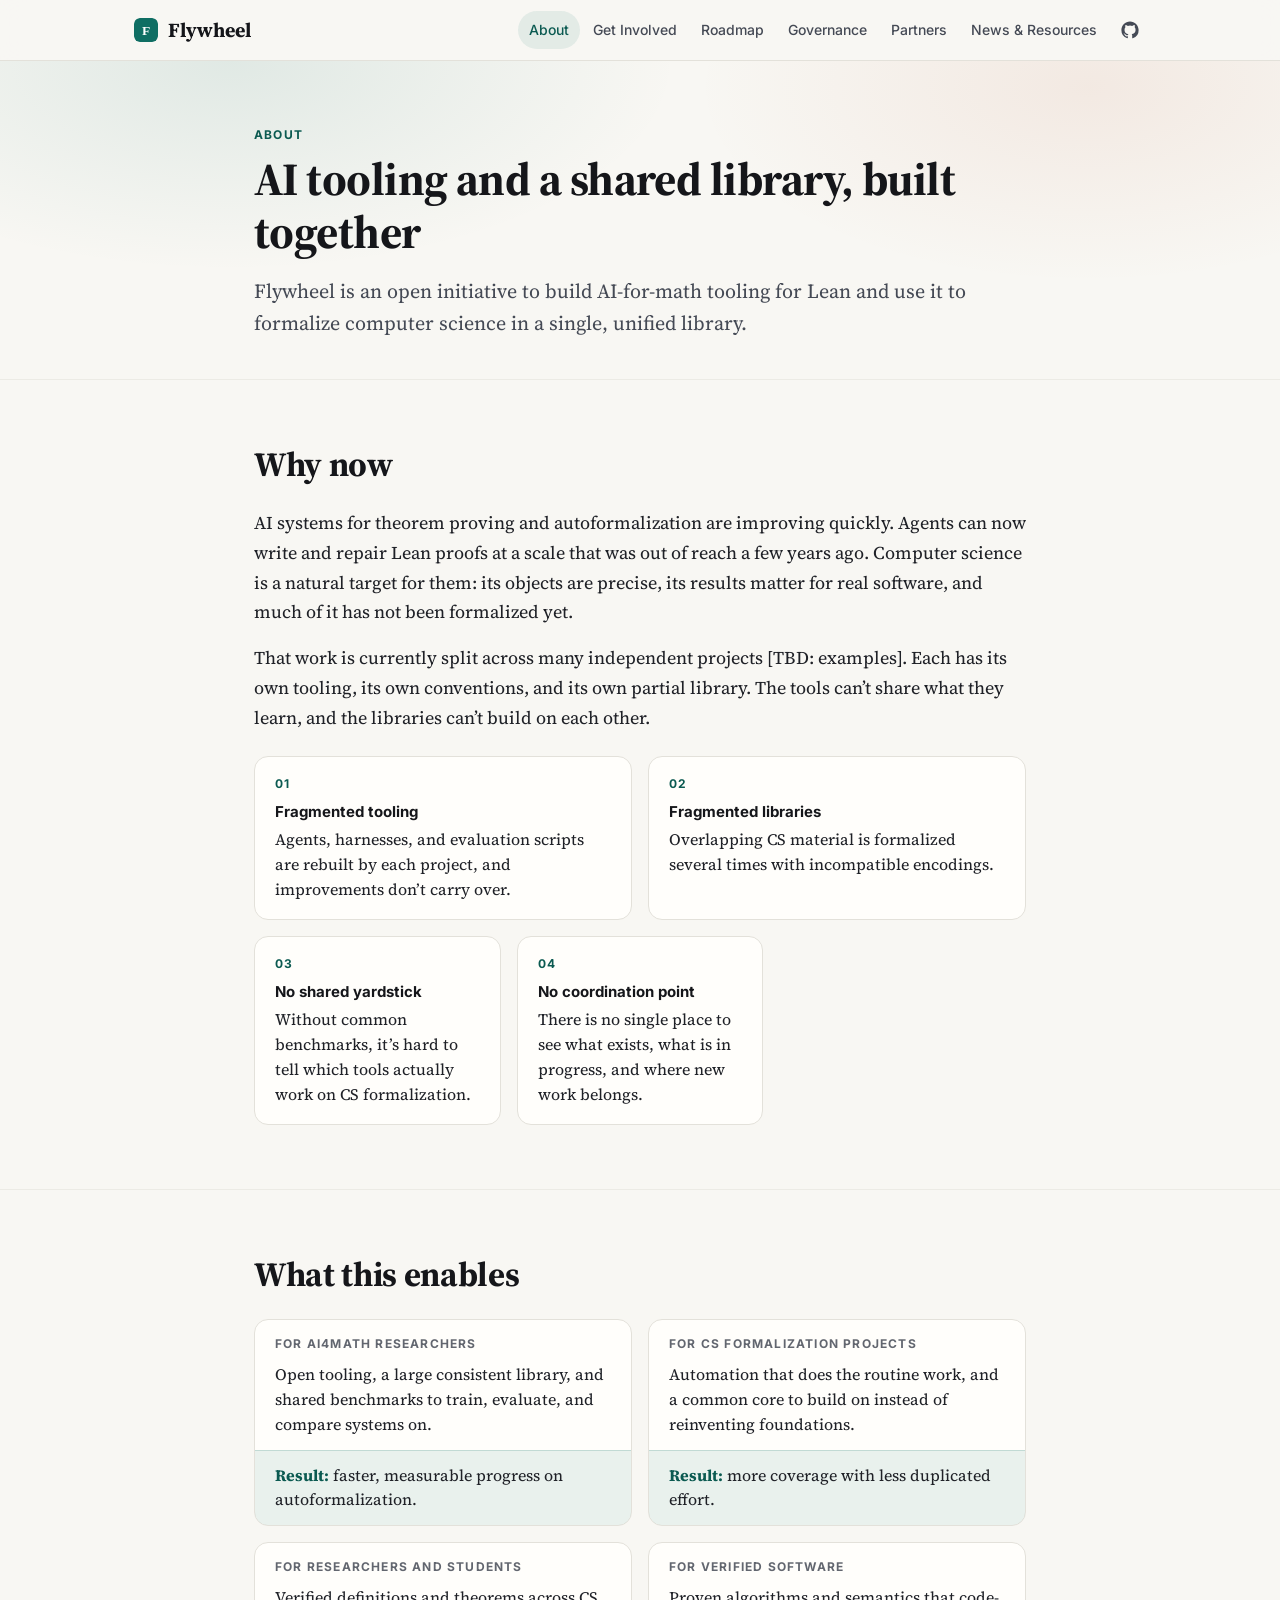
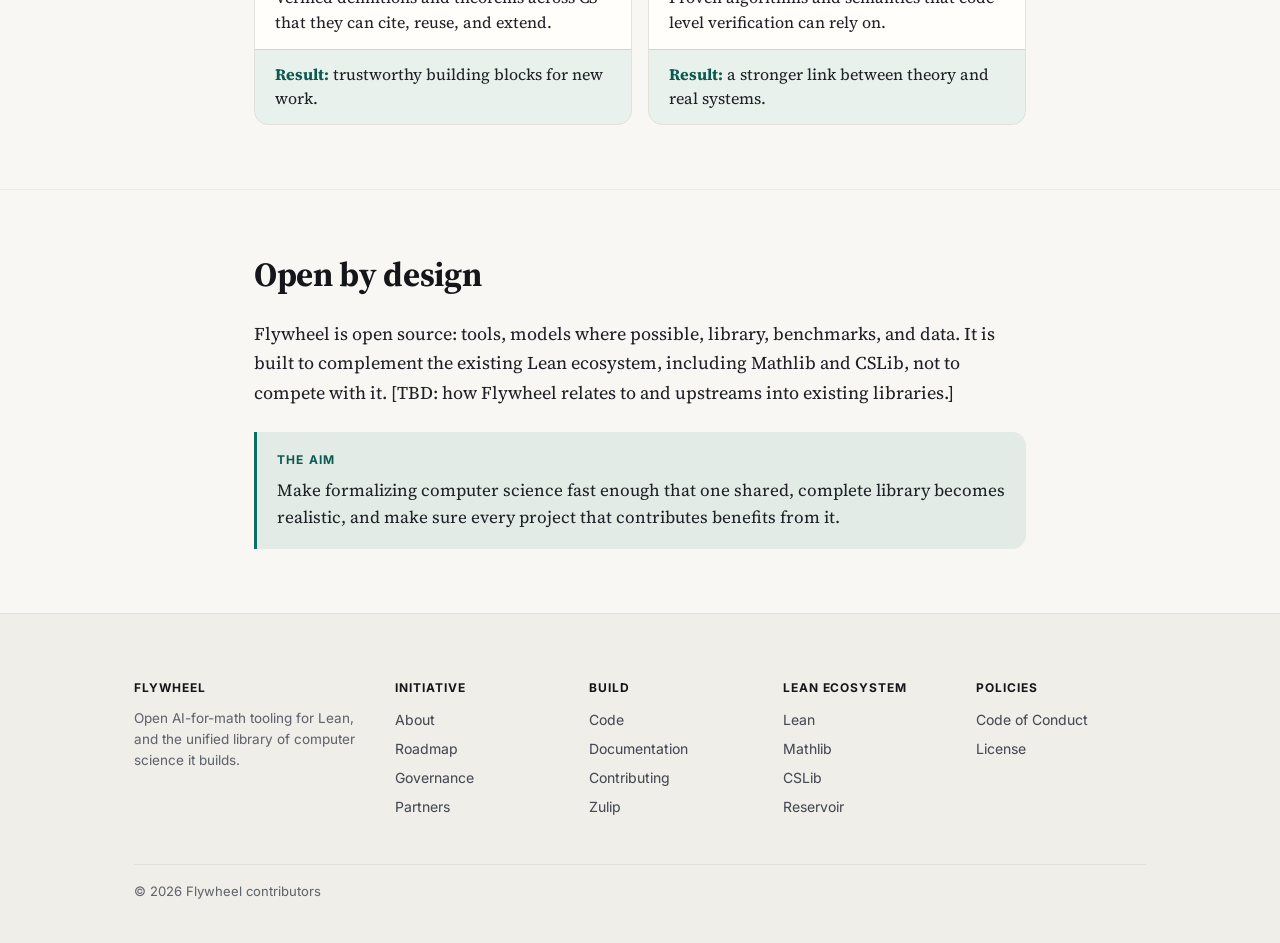
==== about.html @ 798f0392 "Build initial Flywheel site" ====
<!DOCTYPE html>
<html lang="en">
<head>
  <!-- Analytics (optional): paste your own tag here. -->
  <meta charset="utf-8">
  <meta name="viewport" content="width=device-width, initial-scale=1">
  <title>About | Flywheel</title>
  <meta name="description" content="Flywheel builds open AI-for-math tooling for Lean, and uses it to grow one unified, formally verified library of computer science.">
  <meta property="og:type" content="website">
  <meta property="og:title" content="About | Flywheel">
  <meta property="og:description" content="Flywheel builds open AI-for-math tooling for Lean, and uses it to grow one unified, formally verified library of computer science.">
  <meta property="og:image" content="https://example.github.io/flywheel/static/flywheel.svg"><!-- TBD: real URL -->
  <meta name="twitter:card" content="summary_large_image">
  <link rel="icon" href="static/favicon.svg" type="image/svg+xml">
  <link rel="preconnect" href="https://fonts.googleapis.com">
  <link rel="preconnect" href="https://fonts.gstatic.com" crossorigin>
  <link href="https://fonts.googleapis.com/css2?family=Inter:wght@400;500;600;700;800&family=Source+Serif+4:ital,opsz,wght@0,8..60,400..700;1,8..60,400&family=JetBrains+Mono:wght@400;500&display=swap" rel="stylesheet">
  <link rel="stylesheet" href="style.css">
  <noscript><style>.reveal{opacity:1;transform:none}.steps .ctl{display:none}</style></noscript>
</head>
<body>

<!-- Shared header: generated, keep identical across pages. -->
<div class="site-header">
  <div class="wide">
    <a class="mark" href="index.html"><img src="static/favicon.svg" alt="" width="24" height="24">Flywheel</a>
    <nav class="site-nav" aria-label="Site"><a href="about.html" aria-current="page">About</a><a href="contributing.html">Get Involved</a><a href="roadmap.html">Roadmap</a><a href="governance.html">Governance</a><a href="partners.html">Partners</a><a href="resources.html">News &amp; Resources</a><a class="gh" href="#" aria-label="GitHub"><svg viewBox="0 0 24 24" fill="currentColor" aria-hidden="true"><path d="M12 .5C5.65.5.5 5.65.5 12a11.5 11.5 0 0 0 7.86 10.92c.58.1.79-.25.79-.56v-2c-3.2.7-3.87-1.37-3.87-1.37-.52-1.33-1.28-1.69-1.28-1.69-1.05-.72.08-.7.08-.7 1.16.08 1.77 1.19 1.77 1.19 1.03 1.77 2.7 1.26 3.36.96.1-.75.4-1.26.73-1.55-2.55-.29-5.24-1.28-5.24-5.69 0-1.26.45-2.29 1.19-3.1-.12-.29-.52-1.46.11-3.05 0 0 .97-.31 3.17 1.18a11 11 0 0 1 5.77 0c2.2-1.49 3.17-1.18 3.17-1.18.63 1.59.23 2.76.11 3.05.74.81 1.19 1.84 1.19 3.1 0 4.42-2.69 5.39-5.25 5.68.41.36.78 1.06.78 2.14v3.17c0 .31.21.67.8.56A11.5 11.5 0 0 0 23.5 12C23.5 5.65 18.35.5 12 .5z"/></svg></a></nav>
  </div>
</div>

<header class="page-head">
  <div class="wrap">
    <p class="kicker">About</p>
    <h1>AI tooling and a shared library, built together</h1>
    <p class="lead">Flywheel is an open initiative to build AI-for-math tooling for Lean and use it to formalize computer science in a single, unified library.</p>
  </div>
</header>
<section>
  <div class="wrap">
    <h2>Why now</h2>
    <p class="reveal">AI systems for theorem proving and autoformalization are improving quickly. Agents can now write and repair Lean proofs at a scale that was out of reach a few years ago. Computer science is a natural target for them: its objects are precise, its results matter for real software, and much of it has not been formalized yet.</p>
    <p class="reveal">That work is currently split across many independent projects [TBD: examples]. Each has its own tooling, its own conventions, and its own partial library. The tools can&rsquo;t share what they learn, and the libraries can&rsquo;t build on each other.</p>
    <ol class="issues reveal">
      <li><b>Fragmented tooling</b>Agents, harnesses, and evaluation scripts are rebuilt by each project, and improvements don&rsquo;t carry over.</li>
      <li><b>Fragmented libraries</b>Overlapping CS material is formalized several times with incompatible encodings.</li>
      <li><b>No shared yardstick</b>Without common benchmarks, it&rsquo;s hard to tell which tools actually work on CS formalization.</li>
      <li><b>No coordination point</b>There is no single place to see what exists, what is in progress, and where new work belongs.</li>
    </ol>
  </div>
</section>

<section>
  <div class="wrap">
    <h2>What this enables</h2>
    <div class="pairs reveal">
      <div class="pair"><span class="h">For AI4Math researchers</span><p>Open tooling, a large consistent library, and shared benchmarks to train, evaluate, and compare systems on.</p><div class="ans"><b>Result:</b> faster, measurable progress on autoformalization.</div></div>
      <div class="pair"><span class="h">For CS formalization projects</span><p>Automation that does the routine work, and a common core to build on instead of reinventing foundations.</p><div class="ans"><b>Result:</b> more coverage with less duplicated effort.</div></div>
      <div class="pair"><span class="h">For researchers and students</span><p>Verified definitions and theorems across CS that they can cite, reuse, and extend.</p><div class="ans"><b>Result:</b> trustworthy building blocks for new work.</div></div>
      <div class="pair"><span class="h">For verified software</span><p>Proven algorithms and semantics that code-level verification can rely on.</p><div class="ans"><b>Result:</b> a stronger link between theory and real systems.</div></div>
    </div>
  </div>
</section>

<section>
  <div class="wrap">
    <h2>Open by design</h2>
    <p class="reveal">Flywheel is open source: tools, models where possible, library, benchmarks, and data. It is built to complement the existing Lean ecosystem, including Mathlib and CSLib, not to compete with it. [TBD: how Flywheel relates to and upstreams into existing libraries.]</p>
    <div class="callout reveal"><span class="h">The aim</span>Make formalizing computer science fast enough that one shared, complete library becomes realistic, and make sure every project that contributes benefits from it.</div>
  </div>
</section>

<!-- Shared footer: generated, keep identical across pages. -->
<footer class="site-footer">
  <div class="wide">
    <div class="cols">
      <div class="about"><h4>Flywheel</h4><p>Open AI-for-math tooling for Lean, and the unified library of computer science it builds.</p></div>
      <div><h4>Initiative</h4><ul><li><a href="about.html">About</a></li><li><a href="roadmap.html">Roadmap</a></li><li><a href="governance.html">Governance</a></li><li><a href="partners.html">Partners</a></li></ul></div>
      <div><h4>Build</h4><ul><li><a href="#">Code</a></li><li><a href="#">Documentation</a></li><li><a href="contributing.html">Contributing</a></li><li><a href="#">Zulip</a></li></ul></div>
      <div><h4>Lean ecosystem</h4><ul><li><a href="https://lean-lang.org/">Lean</a></li><li><a href="https://leanprover-community.github.io/">Mathlib</a></li><li><a href="https://www.cslib.io/">CSLib</a></li><li><a href="https://reservoir.lean-lang.org/">Reservoir</a></li></ul></div>
      <div><h4>Policies</h4><ul><li><a href="#">Code of Conduct</a></li><li><a href="#">License</a></li></ul></div>
    </div>
    <div class="legal">&copy; 2026 Flywheel contributors</div>
  </div>
</footer>

<div id="tip" role="tooltip" aria-hidden="true"></div>
<script src="app.js" defer></script>
</body>
</html>
---- style.css ----
/* Project page template. One spacing scale, one type scale, one accent; eyebrows and captions each share one rule. */
:root {
  --paper: #f8f7f3; --surface: #fffefb; --surface-2: #f0eee8;
  --ink: #15161a; --body: #1f2127; --ink-2: #454a55; --muted: #62666f; --faint: #9a9ea6;
  --rule: #e3e1da; --rule-soft: #ecebe5;
  --accent: #0f6e63; --accent-ink: #0b5a51; --accent-soft: rgba(15, 110, 99, .09);
  --c1: #737373; --c2: #2a78d6; --c3: #e08a1e; /* series colors */
  --serif: "Source Serif 4", Charter, Georgia, serif;
  --sans: "Inter", -apple-system, BlinkMacSystemFont, "Segoe UI", Helvetica, Arial, sans-serif;
  --mono: "JetBrains Mono", ui-monospace, Menlo, Consolas, monospace;
  --text-w: 820px; --wide-w: 1060px; --hero-w: 900px;
  --s1: 8px; --s2: 16px; --s3: 24px; --s4: 40px; --s5: 64px; --s6: 96px;
  --cap-gap: 12px; --card-pad: 18px 20px; --r-card: 14px; --r-panel: 18px;
  --shadow: 0 1px 2px rgba(20, 20, 10, .04), 0 10px 28px -14px rgba(20, 20, 10, .16);
}
* { box-sizing: border-box; }
html { scroll-behavior: smooth; scroll-padding-top: 72px; -webkit-text-size-adjust: 100%; }
body { margin: 0; background: var(--paper); color: var(--body); font-family: var(--serif); font-size: 18px; font-weight: 430; line-height: 1.65; -webkit-font-smoothing: antialiased; text-rendering: optimizeLegibility; }
a { color: var(--accent-ink); text-decoration: none; border-bottom: 1px solid rgba(15, 110, 99, .3); }
a:hover { border-bottom-color: var(--accent); }
b, strong { font-weight: 700; color: var(--ink); }
code, .mono { font-family: var(--mono); font-size: .88em; }
code { background: var(--surface-2); padding: 1px 5px; border-radius: 4px; }
p { margin: 0 0 var(--s2); }
.wrap { max-width: var(--text-w); margin: 0 auto; padding: 0 var(--s3); }
.wide { max-width: var(--wide-w); margin: 0 auto; padding: 0 var(--s3); }
:focus-visible { outline: 2px solid var(--accent); outline-offset: 2px; }

/* the one eyebrow style (small caps label) and the one caption style */
.kicker, .venue, .callout .h, .pair .h, .finding .h, .fighead .fk, .rung .t, thead th, tr.group td, .mode .h, .node .h, .tile .h, .cost3 .h {
  font-family: var(--sans); font-size: 12px; font-weight: 700; letter-spacing: .1em; text-transform: uppercase; }
figcaption, .tnote, .glancecard .caption { font-family: var(--sans); font-size: 14px; line-height: 1.55; color: var(--muted); margin: var(--cap-gap) 0 0; }
figcaption b { color: var(--ink); }

/* ---- nav ---- */
.nav { position: fixed; top: 0; left: 0; right: 0; z-index: 30; background: rgba(248, 247, 243, .88); backdrop-filter: blur(12px) saturate(160%); -webkit-backdrop-filter: blur(12px) saturate(160%); border-bottom: 1px solid var(--rule); transform: translateY(-100%); transition: transform .3s ease; }
.nav.show { transform: none; }
.nav .wide { display: flex; align-items: center; gap: var(--s3); height: 54px; }
.nav .mark { font-family: var(--serif); font-weight: 700; font-size: 18px; color: var(--ink); border: 0; display: inline-flex; align-items: center; gap: 9px; }
.nav .mark img { width: 20px; height: 20px; border-radius: 5px; }
.nav .links { margin-left: auto; display: flex; gap: 2px; font-family: var(--sans); font-size: 13.5px; font-weight: 500; }
.nav .links a { color: var(--muted); border: 0; padding: 6px 10px; border-radius: 999px; }
.nav .links a:hover, .nav .links a.active { color: var(--ink); background: var(--surface-2); }
.nav .progress { position: absolute; left: 0; bottom: -1px; height: 2px; width: 100%; background: var(--accent); transform-origin: 0 50%; transform: scaleX(0); }
@media (max-width: 900px) { .nav .links { display: none; } }

/* ---- left rail: numbered section links on wide screens, replacing the top bar there ---- */
.rail { position: fixed; left: 30px; top: 50%; z-index: 30; display: none; flex-direction: column; padding: 6px 0; opacity: 0; pointer-events: none; transform: translateY(-50%) translateX(-10px); transition: opacity .32s ease, transform .32s cubic-bezier(.2, .7, .2, 1); }
.rail.show { opacity: 1; pointer-events: auto; transform: translateY(-50%); }
.rail::before { content: ""; position: absolute; left: 0; top: 6px; bottom: 6px; width: 1px; background: var(--rule); }
.rail .rail-marker { position: absolute; left: -1px; top: 0; width: 3px; height: 18px; border-radius: 2px; background: var(--accent); opacity: 0; transition: transform .38s cubic-bezier(.4, 0, .2, 1), opacity .2s; }
.rail.has-current .rail-marker { opacity: 1; }
.rail a { position: relative; display: flex; align-items: baseline; gap: 11px; padding: 7px 4px 7px 20px; border: 0; color: var(--muted); font-family: var(--sans); font-size: 12.5px; font-weight: 500; letter-spacing: .01em; line-height: 1.2; white-space: nowrap; transition: color .15s; }
.rail a .rn { font-family: var(--mono); font-size: 10.5px; letter-spacing: .06em; color: var(--muted); min-width: 18px; transition: color .15s; }
.rail a:hover, .rail a:focus-visible { color: var(--ink); outline: none; }
.rail a.active { color: var(--ink); font-weight: 700; }
.rail a.active .rn, .rail a:hover .rn { color: var(--accent-ink); }
@media (min-width: 1280px) { .rail { display: flex; } .nav { display: none; } }
@media (min-width: 1280px) and (max-width: 1519px) { /* compact rail: numbers only, the label surfaces as a chip on hover */
  .rail a .rl { position: absolute; left: 44px; top: 50%; transform: translateY(-50%) translateX(-6px); background: var(--surface); color: var(--ink); font-weight: 600; padding: 4px 9px; border-radius: 7px; box-shadow: var(--shadow); border: 1px solid var(--rule); opacity: 0; pointer-events: none; transition: opacity .16s ease, transform .16s ease; }
  .rail a:hover .rl, .rail a:focus-visible .rl { opacity: 1; transform: translateY(-50%); }
}

/* ---- hero ---- */
header { position: relative; padding: var(--s6) 0 var(--s5); text-align: center; }
header::before { content: ""; position: absolute; inset: 0 0 auto 0; height: 520px; z-index: -1; background: radial-gradient(640px 300px at 18% 0%, rgba(15, 110, 99, .10), transparent 70%), radial-gradient(560px 280px at 85% 5%, rgba(180, 70, 28, .08), transparent 70%); }
.venue { color: var(--muted); }
h1 { font-family: var(--serif); font-weight: 700; font-size: clamp(30px, 4.6vw, 46px); line-height: 1.15; letter-spacing: -.012em; color: var(--ink); margin: var(--s2) auto var(--s3); max-width: var(--hero-w); }
h1 .brand { color: var(--accent-ink); }
.authors { font-family: var(--sans); font-size: 16px; line-height: 1.9; color: var(--ink); margin: 0 auto; max-width: var(--hero-w); }
.authors span { white-space: nowrap; margin: 0 7px; }
.authors a { color: inherit; border-bottom: 1px solid rgba(21, 22, 26, .22); transition: color .15s, border-color .15s; }
.authors a:hover { color: var(--accent-ink); border-bottom-color: var(--accent); }
.authors sup { color: var(--muted); font-size: 11px; margin-left: 1px; }
.affils { font-family: var(--sans); font-size: 14px; color: var(--muted); line-height: 1.8; margin-top: var(--s1); }
.affils span { white-space: nowrap; margin: 0 9px; }
.affils sup { font-size: 10px; margin-right: 2px; }
.notes { font-family: var(--sans); font-size: 12.5px; color: var(--muted); margin-top: var(--s2); line-height: 1.7; }
.notes a { color: var(--muted); border-bottom-color: rgba(98, 102, 111, .3); }
.logos { display: flex; flex-wrap: wrap; justify-content: center; align-items: center; gap: 18px 36px; margin: var(--s3) auto 0; max-width: var(--hero-w); }
.logos img { height: 30px; width: auto; display: block; opacity: .9; }
.logos img.tall { height: 38px; }
.buttons { display: flex; flex-wrap: wrap; justify-content: center; gap: 10px; margin-top: var(--s3); }
.btn { display: inline-flex; align-items: center; gap: 8px; font-family: var(--sans); font-weight: 600; font-size: 14.5px; padding: 10px 18px; border-radius: 999px; background: var(--ink); color: var(--paper); border: 1px solid var(--ink); transition: transform .15s ease, background .15s ease; }
.btn:hover { transform: translateY(-1px); background: #000; }
.btn svg { width: 16px; height: 16px; }
.btn.soon { background: transparent; color: var(--muted); border-color: var(--rule); cursor: default; }
.btn .tag { font-size: 10.5px; font-weight: 700; letter-spacing: .08em; text-transform: uppercase; background: var(--surface-2); color: var(--muted); padding: 2px 7px; border-radius: 999px; }
.tldr { text-align: left; max-width: var(--hero-w); margin: var(--s4) auto 0; background: var(--surface); border: 1px solid var(--rule); border-radius: var(--r-panel); padding: var(--s3) 28px; box-shadow: var(--shadow); }
.tldr .tag { display: block; font-family: var(--serif); font-size: 22px; font-weight: 700; letter-spacing: -.01em; color: var(--ink); margin-bottom: 10px; }
.tldr ul { list-style: none; margin: 0; padding: 0; }
.tldr li { position: relative; padding-left: 20px; margin: 0 0 11px; font-size: 16.5px; line-height: 1.6; }
.tldr li:last-child { margin-bottom: 0; }
.tldr li::before { content: ""; position: absolute; left: 0; top: .66em; width: 7px; height: 7px; border-radius: 50%; background: var(--accent); }
.tldr li ul { margin: 8px 0 2px; }
.tldr li li { font-size: 16px; margin: 0 0 6px; padding-left: 20px; }
.tldr li li::before { width: 5px; height: 5px; top: .72em; background: var(--faint); }
.tldr li li:last-child { margin: 0; }
.glancecard { text-align: left; max-width: var(--hero-w); margin: var(--s3) auto 0; background: var(--surface); border: 1px solid var(--rule); border-radius: var(--r-panel); padding: var(--s3) 28px; box-shadow: var(--shadow); }
.glancewrap { overflow-x: auto; }
.glancecard .glance { width: 100%; height: auto; display: block; font-family: var(--sans); }

/* ---- sections ---- */
section { padding: var(--s5) 0; }
header + section, section + section { border-top: 1px solid var(--rule-soft); }
.kicker { color: var(--accent-ink); margin: 0 0 var(--s1); }
h2 { font-family: var(--serif); font-weight: 700; font-size: clamp(26px, 3.2vw, 34px); line-height: 1.2; letter-spacing: -.01em; color: var(--ink); margin: 0 0 var(--s3); max-width: 760px; }
h3 { font-family: var(--serif); font-weight: 700; font-size: 22px; line-height: 1.3; color: var(--ink); margin: var(--s4) 0 var(--s2); }
h3.tight { margin-top: 0; }
.lead { font-size: 20px; line-height: 1.6; color: var(--ink); }

/* numbered limitation cards */
.issues { counter-reset: n; display: grid; grid-template-columns: repeat(6, 1fr); gap: var(--s2); margin: var(--s3) 0 0; padding: 0; list-style: none; }
/* five cards as 2 + 3: the two uneven ones share the wide first row, the three similar ones the second */
.issues li:nth-child(-n+2) { grid-column: span 3; }
.issues li:nth-child(n+3) { grid-column: span 2; }
@media (max-width: 760px) { .issues { grid-template-columns: 1fr 1fr; } .issues li:nth-child(n) { grid-column: auto; } .issues li:last-child { grid-column: span 2; } }
@media (max-width: 640px) { .issues { grid-template-columns: 1fr; } .issues li:last-child { grid-column: auto; } }
.issues li { counter-increment: n; background: var(--surface); border: 1px solid var(--rule); border-radius: var(--r-card); padding: var(--card-pad); font-size: 16px; line-height: 1.55; position: relative; }
.issues li::before { content: counter(n, decimal-leading-zero); font-family: var(--sans); font-size: 12px; font-weight: 700; letter-spacing: .1em; color: var(--accent-ink); display: block; margin-bottom: 6px; }
.issues li b { display: block; font-family: var(--sans); font-size: 15px; margin-bottom: 4px; }

/* callout, split, props, pairs */
.callout { background: var(--accent-soft); border-left: 3px solid var(--accent); border-radius: 0 var(--r-card) var(--r-card) 0; padding: var(--card-pad); margin: var(--s3) 0 0; font-size: 17px; line-height: 1.6; }
.callout .h { display: block; color: var(--accent-ink); margin-bottom: 8px; }
.split { display: grid; grid-template-columns: minmax(0, 1.15fr) minmax(0, .85fr); gap: var(--s4); align-items: center; margin: var(--s4) 0 0; }
.split.flip { grid-template-columns: minmax(0, .85fr) minmax(0, 1.15fr); }
.split figure { margin: 0; }
.split .kicker { margin-bottom: var(--s1); }
.props, .node ul { margin: 0; padding: 0; list-style: none; }
.props li, .node li { position: relative; padding-left: 20px; margin: 0 0 10px; font-size: 16px; line-height: 1.58; }
.props li::before, .node li::before { content: ""; position: absolute; left: 0; top: .66em; width: 7px; height: 7px; border-radius: 50%; background: var(--accent); }
.props li b { color: var(--ink); }
.pairs { display: grid; grid-template-columns: 1fr 1fr; gap: var(--s2); margin: var(--s3) 0 0; }
.pair { background: var(--surface); border: 1px solid var(--rule); border-radius: var(--r-card); overflow: hidden; display: flex; flex-direction: column; }
.pair .h { display: block; color: var(--muted); padding: 14px 20px 0; }
.pair p { padding: 8px 20px 14px; margin: 0; font-size: 16px; line-height: 1.55; flex: 1; }
.pair .ans { background: var(--accent-soft); border-top: 1px solid rgba(15, 110, 99, .18); padding: 12px 20px 14px; font-size: 16px; line-height: 1.5; }
.pair .ans b { color: var(--accent-ink); }

/* figures */
figure { margin: var(--s3) 0 0; }
figure img { width: 100%; height: auto; display: block; }
figure.framed img { background: #fff; border: 1px solid var(--rule); border-radius: var(--r-card); padding: 14px; }
.fighead { display: flex; flex-direction: column; gap: 3px; margin: 0 0 var(--cap-gap); text-align: left; }
.fighead .fk { color: var(--accent-ink); }
.fighead .fk.fk-big { font-family: var(--serif); font-size: 22px; font-weight: 700; letter-spacing: -.01em; text-transform: none; color: var(--ink); }
.fighead .ft { font-family: var(--sans); font-size: 15.5px; font-weight: 600; color: var(--ink); line-height: 1.4; }
.fighead.wideh { margin: var(--s3) 0 var(--cap-gap); }

/* spotlight walkthrough over the paper's Fig. 1 */
.pipe { background: var(--surface); border: 1px solid var(--rule); border-radius: var(--r-panel); box-shadow: var(--shadow); padding: var(--s3); margin: 0; display: grid; grid-template-columns: minmax(0, 1.5fr) minmax(0, 1fr); gap: var(--s3); align-items: start; }
.walk { position: relative; overflow: hidden; border-radius: var(--r-card); background: #fff; border: 1px solid var(--rule); }
.walk img { display: block; width: 100%; height: auto; }
.walk .spot { position: absolute; left: .6%; top: 6.6%; width: 17.8%; height: 41.2%; border: 2px solid var(--accent); border-radius: 10px; box-shadow: 0 0 0 200vmax rgba(248, 247, 243, .62); transition: left .55s ease, top .55s ease, width .55s ease, height .55s ease; pointer-events: none; }
.steps { list-style: none; margin: 0; padding: 0; font-family: var(--sans); }
.steps li { padding: 10px 12px 10px 40px; border-radius: 10px; position: relative; cursor: pointer; font-size: 14.5px; line-height: 1.45; color: var(--ink-2); transition: background .25s, color .25s; }
.steps li::before { content: attr(data-n); position: absolute; left: 12px; top: 11px; font-size: 11px; font-weight: 700; color: var(--muted); letter-spacing: .06em; }
.steps li b { display: block; color: var(--ink); font-weight: 600; font-size: 15px; margin-bottom: 1px; }
.steps li.on { background: var(--accent-soft); color: var(--body); }
.steps li.on::before { color: var(--accent-ink); }
.steps li:focus-visible { outline: 2px solid var(--accent); outline-offset: -2px; }
.steps .ctl { display: flex; gap: 8px; align-items: center; padding: 10px 12px 0; font-size: 12.5px; color: var(--muted); cursor: default; }
.steps .ctl button { font: inherit; font-weight: 600; color: var(--muted); background: var(--surface-2); border: 1px solid var(--rule); border-radius: 999px; padding: 4px 12px; cursor: pointer; }
.steps .ctl button:hover { color: var(--ink); }

/* tiles, stages */
.tiles { display: grid; gap: var(--s2); margin: var(--s3) 0 0; }
.tiles.four { grid-template-columns: repeat(4, 1fr); }
.tile { background: var(--surface); border: 1px solid var(--rule); border-radius: var(--r-card); padding: var(--card-pad); font-size: 16px; line-height: 1.55; }
.tile .h { display: block; color: var(--accent-ink); margin-bottom: 8px; }
.tile .cert { display: block; font-family: var(--sans); font-size: 13px; color: var(--muted); border-top: 1px solid var(--rule-soft); margin-top: 10px; padding-top: 8px; line-height: 1.5; }
.stages { counter-reset: s; list-style: none; margin: var(--s3) 0 0; padding: 0; display: grid; grid-template-columns: repeat(4, 1fr); gap: var(--s2); }
.stages li { counter-increment: s; background: var(--surface); border: 1px solid var(--rule); border-radius: var(--r-card); padding: var(--card-pad); font-size: 16px; line-height: 1.5; }
.stages li::before { content: counter(s); display: inline-grid; place-items: center; width: 24px; height: 24px; border-radius: 50%; background: var(--ink); color: var(--paper); font-family: var(--sans); font-size: 12px; font-weight: 700; margin-bottom: 10px; }
.stages li b { display: block; font-family: var(--sans); font-size: 15px; margin-bottom: 4px; }

/* tables */
.tablewrap { overflow-x: auto; margin: var(--s3) 0 0; border: 1px solid var(--rule); border-radius: var(--r-card); background: var(--surface); }
table { border-collapse: collapse; width: 100%; font-family: var(--sans); font-size: 14px; font-variant-numeric: tabular-nums; }
th, td { padding: 9px 14px; text-align: left; border-top: 1px solid var(--rule-soft); vertical-align: top; }
thead th { border-top: 0; background: var(--surface-2); color: var(--muted); }
thead th small { display: block; font-weight: 500; letter-spacing: 0; text-transform: none; font-size: 12px; margin-top: 2px; }
th.num, td.num { text-align: right; }
td.num { white-space: nowrap; }
tr.group td { background: var(--surface-2); color: var(--muted); padding-top: 7px; padding-bottom: 7px; }
td.sub { padding-left: 30px; color: var(--muted); }
td.best { font-weight: 700; color: var(--ink); }
tr.ours td { background: var(--accent-soft); }
tr.ours td:first-child { font-weight: 700; color: var(--accent-ink); }
tr.ours td.sub { color: var(--accent-ink); font-weight: 500; }
tr.total td { font-weight: 700; color: var(--ink); border-top: 2px solid var(--rule); }

/* ---- full results table: quiet rules, one accent, numbers lead ---- */
.tablewrap.full table { font-size: 12.5px; }
.tablewrap.full th, .tablewrap.full td { padding: 3px 5px; line-height: 1.45; border-top: 0; border-bottom: 1px solid var(--rule-soft); vertical-align: middle; white-space: nowrap; }
.tablewrap.full th.sys, .tablewrap.full td:first-child { padding-left: 16px; min-width: 360px; color: var(--ink); }
.tablewrap.full th:last-child, .tablewrap.full td:last-child { padding-right: 16px; }
.tablewrap.full thead th { background: var(--surface); color: var(--ink); text-transform: none; letter-spacing: 0; font-weight: 600; font-size: 12.5px; }
.tablewrap.full thead tr:first-child th { text-align: center; padding-top: 10px; padding-bottom: 1px; border-bottom: 0; vertical-align: bottom; }
.tablewrap.full thead th.sys { text-align: left; }
.tablewrap.full th.grp { white-space: normal; line-height: 1.25; }
.tablewrap.full th.num, .tablewrap.full td.num { width: 48px; }
.tablewrap.full th.grp small { display: block; font-weight: 500; color: var(--muted); font-size: 11.5px; margin-top: 2px; }
.tablewrap.full th.grp.ov { font-weight: 700; }
.tablewrap.full thead tr:last-child th { font-size: 11px; font-weight: 600; letter-spacing: .04em; text-transform: uppercase; color: var(--muted); padding-top: 2px; padding-bottom: 7px; border-bottom: 1px solid var(--rule); white-space: normal; line-height: 1.2; vertical-align: bottom; }
@media (max-width: 1100px) { .tablewrap.full table { font-size: 11.5px; } .tablewrap.full th.sys, .tablewrap.full td:first-child { min-width: 300px; } .tablewrap.full td:first-child { white-space: normal; } }
.tablewrap.full .g0 { border-left: 1px solid #cfcdc5; }
.tablewrap.full thead tr:first-child th.grp { border-left: 1px solid #cfcdc5; }
.tablewrap.full tr.group td, .tablewrap.full tr.subhead td { border-left: 0; }
.tablewrap.full th.ov, .tablewrap.full td.ov { background: rgba(21, 22, 26, .03); }
.tablewrap.full td.num { color: var(--ink-2); }
.tablewrap.full td.num.ov { color: var(--ink); font-weight: 500; }
.tablewrap.full td.best { font-weight: 700; color: var(--ink); }
.tablewrap.full td.second { text-decoration: underline; text-decoration-color: var(--faint); text-decoration-thickness: 1px; text-underline-offset: 3px; }
.tablewrap.full tr.group td { background: var(--surface-2); border-top: 1px solid var(--rule); border-bottom: 1px solid var(--rule-soft); padding: 7px 16px; font-size: 11.5px; color: var(--muted); }
.tablewrap.full tbody tr:first-child td { border-top: 0; }
.tablewrap.full td.sub { padding-left: 30px; color: var(--ink-2); }
.tablewrap.full tr.ours td { background: var(--accent-soft); }
.tablewrap.full tr.ours td.ov { background: rgba(15, 110, 99, .15); }
.tablewrap.full tr.ours td:first-child { color: var(--accent-ink); font-weight: 600; }
.tablewrap.full tr.ours td.sub { font-weight: 500; }
.tablewrap.full tr.subhead td { font-weight: 600; color: var(--accent-ink); text-transform: none; letter-spacing: 0; font-size: 12px; padding: 6px 16px 2px; border-bottom: 0; }
.tablewrap.full tbody tr:not(.group):not(.subhead):hover td { background-color: rgba(21, 22, 26, .035); }
.tablewrap.full tbody tr.ours:not(.subhead):hover td { background-color: rgba(15, 110, 99, .17); }
.tablewrap.full tbody tr:last-child td { border-bottom: 0; }

/* ablation ladder */
.ladder { display: grid; grid-template-columns: repeat(4, 1fr); gap: var(--s2); margin: var(--s3) 0 0; }
.rung { background: var(--surface); border: 1px solid var(--rule); border-radius: var(--r-card); padding: var(--card-pad); }
.rung .t { display: block; color: var(--muted); line-height: 1.35; min-height: 2.7em; }
.rung .k { display: block; font-family: var(--serif); font-size: 30px; font-weight: 700; color: var(--ink); line-height: 1.1; margin-top: 8px; }
.rung .k small { font-family: var(--sans); font-size: 13px; font-weight: 500; color: var(--muted); margin-left: 4px; }
.rung .k2 { display: block; font-family: var(--sans); font-size: 14.5px; color: var(--ink); margin-top: 6px; }
.rung .l { display: block; font-family: var(--sans); font-size: 14px; line-height: 1.5; color: var(--ink-2); margin-top: 6px; }
.rung.final { border-color: var(--accent); background: var(--accent-soft); }
.rung.final .k { color: var(--accent-ink); }

/* findings */
.findings { display: grid; grid-template-columns: 1fr 1fr; gap: var(--s2); margin: var(--s4) 0 0; }
.finding { background: var(--surface); border: 1px solid var(--rule); border-radius: var(--r-card); padding: var(--card-pad); }
.finding .h { display: block; color: var(--accent-ink); margin-bottom: 10px; }
.finding ol { margin: 0; padding-left: 22px; font-size: 16px; line-height: 1.55; }
.finding li { margin: 0 0 10px; }
.finding li:last-child { margin: 0; }
.finding li::marker { font-family: var(--sans); font-weight: 700; color: var(--muted); }

/* cost chart */
.chartwrap { background: var(--surface); border: 1px solid var(--rule); border-radius: var(--r-panel); padding: var(--s3) var(--s3) var(--s2); margin: var(--s3) 0 0; display: grid; grid-template-columns: minmax(0, 1.7fr) minmax(0, 1fr); gap: var(--s2) var(--s3); align-items: start; }
.chartwrap .fighead { grid-column: 1 / -1; margin-bottom: 0; }
.chartcol { min-width: 0; overflow-x: auto; }
.chartwrap .steps { padding-top: 2px; }
.chartwrap .keys { border-top: 1px solid var(--rule-soft); margin-top: 12px; padding-top: 10px; }
.chartcol .key { justify-content: flex-start; flex-wrap: nowrap; font-size: 13px; gap: 6px 12px; margin: 4px 0 0; }
.chartcol .key span { white-space: nowrap; }
.chartcol .key .kl { min-width: 114px; }
.chartcol .key svg { width: 17px; height: 17px; }
@media (max-width: 1000px) { .chartcol .key { flex-wrap: wrap; } }
.chart { display: block; width: 100%; height: auto; }
.chart text { font-family: var(--sans); }
.chart .hit { fill: transparent; cursor: pointer; }
/* staged build-up: marks pop in with a stagger (--d), the lifts and the frontier draw themselves, labels slide in */
.chart .mark { transition: opacity .5s ease var(--d, 0s), transform .5s cubic-bezier(.2, .8, .2, 1.2) var(--d, 0s); transform-box: fill-box; transform-origin: center; }
.chart[data-stage="1"] [data-stage="2"], .chart[data-stage="1"] [data-stage="3"], .chart[data-stage="2"] [data-stage="3"] { opacity: 0; pointer-events: none; transition-delay: 0s; }
.chart[data-stage="1"] .mark[data-stage="2"], .chart[data-stage="1"] .mark[data-stage="3"], .chart[data-stage="2"] .mark[data-stage="3"] { transform: scale(.4); }
.chart .lift { opacity: .5; stroke-dasharray: var(--L); stroke-dashoffset: 0; transition: stroke-dashoffset .7s ease calc(.45s + var(--d, 0s)), opacity .3s; }
.chart:not([data-stage="3"]) .lift { stroke-dashoffset: var(--L); opacity: 0; transition-delay: 0s; }
.chart .front { stroke-dasharray: var(--L); stroke-dashoffset: 0; transition: stroke-dashoffset 1.1s ease .9s; }
.chart:not([data-stage="3"]) .front { stroke-dashoffset: var(--L); transition-delay: 0s; }
.chart .region, .chart .rlab { transition: opacity .7s ease 1.5s; }
.chart:not([data-stage="3"]) .region, .chart:not([data-stage="3"]) .rlab { opacity: 0; transition-delay: 0s; }
.chart .vlab { transition: opacity .45s ease var(--d, 0s), transform .45s ease var(--d, 0s); }
.chart:not([data-stage="3"]) .vlab { opacity: 0; transform: translateX(8px); transition-delay: 0s; }
.chart .ping { opacity: 0; transform-box: fill-box; transform-origin: center; }
.chart[data-stage="3"] .ping { animation: ping 1.1s ease-out calc(.35s + var(--d, 0s)) 1 both; }
@keyframes ping { 0% { opacity: .7; transform: scale(1); } 100% { opacity: 0; transform: scale(2.6); } }
#chartwrap .steps li { overflow: hidden; }
#chartwrap .steps li.on::after { content: ""; position: absolute; left: 0; bottom: 0; height: 2px; width: 0; background: var(--accent); animation: stepbar 3s linear forwards; }
#chartwrap.paused .steps li.on::after { animation-play-state: paused; }
#chartwrap .steps li:last-of-type.on::after { animation: none; }
@keyframes stepbar { to { width: 100%; } }
.chartwrap:has(.key [data-series="1"]:hover) .mark:not([data-series="1"]), .chartwrap:has(.key [data-series="2"]:hover) .mark:not([data-series="2"]), .chartwrap:has(.key [data-series="3"]:hover) .mark:not([data-series="3"]) { opacity: .15; }
.key [data-series] { cursor: default; }
.chart .hit:focus-visible { outline: none; stroke: var(--accent); stroke-width: 2px; }
.chart.dim .mark { opacity: .3; transition: opacity .15s; }
.chart.dim .mark.on { opacity: 1; }
.key { display: flex; flex-wrap: wrap; gap: 6px 18px; justify-content: center; font-family: var(--sans); font-size: 14.5px; color: var(--ink-2); margin: 8px 0 0; }
.key .kl { font-weight: 600; color: var(--ink); }
.key svg { width: 21px; height: 21px; display: block; }
.key span { display: inline-flex; align-items: center; gap: 7px; }
.sw-1 { background: var(--c1); } .sw-2 { background: var(--c2); } .sw-3 { background: var(--c3); } .sw-ink { background: var(--ink); }
#tip { position: fixed; z-index: 50; pointer-events: none; opacity: 0; transform: translate(-50%, -100%); transition: opacity .12s; background: var(--ink); color: var(--paper); font-family: var(--sans); font-size: 13px; line-height: 1.4; padding: 8px 11px; border-radius: 8px; max-width: 300px; }
#tip.on { opacity: 1; }
#tip .v { display: flex; align-items: center; gap: 7px; font-weight: 700; }
#tip .v i { display: inline-block; width: 9px; height: 9px; border-radius: 50%; }
#tip .n, #tip .s { display: block; color: rgba(247, 246, 242, .78); }
.cost3 { display: grid; grid-template-columns: repeat(3, 1fr); gap: var(--s2); margin: var(--s3) 0 0; }
.cost3 .c { background: var(--surface); border: 1px solid var(--rule); border-radius: var(--r-card); padding: var(--card-pad); }
.cost3 .h { display: flex; align-items: center; gap: 8px; color: var(--ink); }
.cost3 .h i { width: 10px; height: 10px; border-radius: 50%; display: inline-block; }
.cost3 .big { display: block; font-family: var(--serif); font-size: 40px; font-weight: 700; line-height: 1.05; color: var(--accent-ink); margin-top: 10px; letter-spacing: -.01em; }
.cost3 .big small { font-size: 18px; margin-left: 2px; }
.cost3 .at { display: block; font-family: var(--sans); font-size: 13.5px; color: var(--muted); margin-top: 2px; }
.cost3 .vs { display: block; font-family: var(--sans); font-size: 14.5px; line-height: 1.5; color: var(--ink-2); border-top: 1px solid var(--rule-soft); margin-top: 12px; padding-top: 10px; }

/* use it: three modes, division of labour, protocol */
.modes { display: grid; grid-template-columns: repeat(3, 1fr); gap: var(--s2); margin: var(--s3) 0 0; }
.mode { background: var(--surface); border: 1px solid var(--rule); border-top: 3px solid var(--c1); border-radius: var(--r-card); padding: var(--card-pad); display: flex; flex-direction: column; }
.mode.c2 { border-top-color: var(--c2); }
.mode.c3 { border-top-color: var(--c3); }
.mode .h { display: block; color: var(--muted); margin-bottom: 8px; }
.mode b { display: block; font-family: var(--serif); font-size: 19px; line-height: 1.3; margin-bottom: 8px; }
.mode p { margin: 0 0 12px; font-size: 16px; line-height: 1.55; flex: 1; }
.mode .stat { display: block; font-family: var(--sans); font-size: 14px; line-height: 1.5; color: var(--ink-2); border-top: 1px solid var(--rule-soft); padding-top: 10px; }
.mode .stat em { font-style: normal; font-family: var(--serif); font-size: 20px; font-weight: 700; color: var(--ink); margin-right: 2px; }
.flow { display: grid; grid-template-columns: minmax(0, 1fr) 210px minmax(0, 1fr); gap: var(--s2); align-items: stretch; }
.node { background: var(--surface); border: 1px solid var(--rule); border-radius: var(--r-card); padding: var(--card-pad); }
.node.accent { border-color: rgba(15, 110, 99, .35); background: linear-gradient(var(--accent-soft), var(--accent-soft)) var(--surface); }
.node .h { display: block; color: var(--muted); margin-bottom: 6px; }
.node.accent .h { color: var(--accent-ink); }
.node b { display: block; font-family: var(--serif); font-size: 19px; line-height: 1.3; margin-bottom: 10px; }
.node li { font-size: 16px; margin: 0 0 7px; }
.node li:last-child { margin: 0; }
.node.plain li::before { background: var(--muted); }
.node .tools { display: block; font-family: var(--sans); font-size: 14px; line-height: 1.5; color: var(--ink-2); border-top: 1px solid var(--rule-soft); margin-top: 12px; padding-top: 10px; }
.node .tools b { display: inline-block; font-size: 11.5px; font-weight: 700; letter-spacing: .08em; text-transform: uppercase; color: var(--muted); margin-right: 8px; }
.node.accent .tools { border-top-color: rgba(15, 110, 99, .2); }
.flownote { font-size: 16.5px; line-height: 1.6; color: var(--ink-2); margin: var(--s2) 0 0; }
.arrows { display: flex; flex-direction: column; justify-content: center; gap: 36px; padding: 0 6px; }
.arrows .a { position: relative; display: block; font-family: var(--sans); font-size: 12.5px; line-height: 1.4; color: var(--muted); text-align: center; padding-top: 16px; }
.arrows .a::before { content: ""; position: absolute; left: 0; right: 0; top: 7px; border-top: 2px solid #b7b4ab; }
.arrows .a::after { content: ""; position: absolute; top: 2px; width: 0; height: 0; border: 6px solid transparent; }
.arrows .fwd::after { right: -2px; border-left: 9px solid #b7b4ab; border-right: 0; }
.arrows .back::after { left: -2px; border-right: 9px solid #b7b4ab; border-left: 0; }

/* bibtex, footer */
.cite { font-size: 17.5px; line-height: 1.6; color: var(--ink-2); margin: 0 0 var(--s2); }
.bibwrap { position: relative; margin: 0; }
pre.bibtex { background: var(--surface); border: 1px solid var(--rule); border-radius: var(--r-card); padding: var(--s3); margin: 0; overflow-x: auto; font-family: var(--mono); font-size: 13.5px; line-height: 1.55; color: var(--body); }
.copybtn { position: absolute; top: 12px; right: 12px; font: 600 12.5px var(--sans); color: var(--muted); background: var(--surface-2); border: 1px solid var(--rule); border-radius: 999px; padding: 5px 12px; cursor: pointer; }
.copybtn:hover { color: var(--ink); }
footer { padding: var(--s4) 0 var(--s5); text-align: center; font-family: var(--sans); font-size: 13.5px; color: var(--muted); border-top: 1px solid var(--rule-soft); }
footer a { color: var(--muted); border-bottom-color: rgba(98, 102, 111, .3); }

/* motion */
.reveal { opacity: 0; transform: translateY(14px); transition: opacity .6s ease, transform .6s ease; }
.reveal.in { opacity: 1; transform: none; }
@media (prefers-reduced-motion: reduce) { .reveal { opacity: 1; transform: none; transition: none; } .walk .spot, .nav, .rail, .rail .rail-marker, .btn, .chart .mark, .chart .lift, .chart .front, .chart .region, .chart .rlab, .chart .vlab { transition: none; } .chart .ping, #chartwrap .steps li.on::after { animation: none; } html { scroll-behavior: auto; } }

/* author/affiliation line breaks only on wide screens */
.a-break { display: inline; }
@media (max-width: 720px) { .a-break { display: none; } }

/* ---- responsive ---- */
@media (max-width: 960px) { .tiles.four { grid-template-columns: 1fr 1fr; } }
@media (max-width: 860px) {
  .split, .split.flip, .pipe, .chartwrap { grid-template-columns: 1fr; }
  .ladder, .stages { grid-template-columns: 1fr 1fr; }
  .modes { grid-template-columns: 1fr; }
  .flow { grid-template-columns: 1fr; }
  .arrows { flex-direction: row; justify-content: space-around; gap: var(--s3); padding: 0; }
  .arrows .a { padding-top: 0; }
  .arrows .a::before, .arrows .a::after { display: none; }
}
@media (max-width: 760px) { .pairs, .findings, .cost3 { grid-template-columns: 1fr; } }
@media (max-width: 640px) { .glancecard .glance { min-width: 760px; } .chartwrap .chart { min-width: 600px; } .tiles.four { grid-template-columns: 1fr; } .ladder, .stages { grid-template-columns: 1fr; } }

/* ===== multi-page site chrome ===== */
.site-header { position: sticky; top: 0; z-index: 40; background: rgba(248, 247, 243, .9); backdrop-filter: blur(12px) saturate(160%); -webkit-backdrop-filter: blur(12px) saturate(160%); border-bottom: 1px solid var(--rule); }
.site-header .wide { display: flex; align-items: center; gap: var(--s3); height: 60px; }
.site-header .mark { font-family: var(--serif); font-weight: 700; font-size: 20px; color: var(--ink); border: 0; display: inline-flex; align-items: center; gap: 10px; white-space: nowrap; }
.site-header .mark img { width: 24px; height: 24px; border-radius: 6px; }
.site-nav { margin-left: auto; display: flex; align-items: center; gap: 2px; font-family: var(--sans); font-size: 14px; font-weight: 500; overflow-x: auto; scrollbar-width: none; }
.site-nav::-webkit-scrollbar { display: none; }
.site-nav a { color: var(--ink-2); border: 0; padding: 7px 11px; border-radius: 999px; white-space: nowrap; }
.site-nav a:hover { color: var(--ink); background: var(--surface-2); }
.site-nav a[aria-current="page"] { color: var(--accent-ink); background: var(--accent-soft); }
.site-nav .gh { display: inline-flex; padding: 7px; margin-left: 4px; }
.site-nav .gh svg { width: 18px; height: 18px; }
@media (max-width: 760px) { .site-header .wide { flex-direction: column; align-items: flex-start; height: auto; gap: 4px; padding-top: 10px; padding-bottom: 8px; } .site-nav { margin-left: -11px; max-width: calc(100% + 11px); } }

/* home hero */
.hero { text-align: left; padding: var(--s6) 0 var(--s5); }
.hero h1 { margin-left: 0; text-align: left; }
.hero .lead { max-width: 760px; }
.hero .buttons { justify-content: flex-start; }

/* subpage title block */
.page-head { text-align: left; padding: var(--s5) 0 var(--s4); }
.page-head h1 { margin: var(--s1) 0 var(--s2); text-align: left; }
.page-head .lead { margin: 0; max-width: 760px; color: var(--ink-2); }

/* home feature grid */
.features { display: grid; grid-template-columns: repeat(4, 1fr); gap: var(--s2); }
.feature { background: var(--surface); border: 1px solid var(--rule); border-radius: var(--r-card); padding: var(--card-pad); }
.feature .ic { display: inline-flex; width: 36px; height: 36px; border-radius: 10px; align-items: center; justify-content: center; background: var(--accent-soft); color: var(--accent-ink); margin-bottom: 12px; }
.feature .ic svg { width: 19px; height: 19px; }
.feature b { display: block; font-family: var(--serif); font-size: 18px; line-height: 1.3; margin-bottom: 6px; }
.feature p { margin: 0; font-family: var(--sans); font-size: 14.5px; line-height: 1.55; color: var(--ink-2); }
@media (max-width: 960px) { .features { grid-template-columns: 1fr 1fr; } }
@media (max-width: 560px) { .features { grid-template-columns: 1fr; } }

/* partner logo slots */
.partners { display: grid; grid-template-columns: repeat(auto-fill, minmax(170px, 1fr)); gap: var(--s2); margin-top: var(--s3); }
.partners .slot { display: flex; align-items: center; justify-content: center; height: 84px; border: 1px dashed var(--rule); border-radius: var(--r-card); font-family: var(--sans); font-size: 13px; color: var(--faint); background: var(--surface); }
.partners img { max-height: 44px; max-width: 80%; }

/* people cards */
.people { display: grid; grid-template-columns: repeat(auto-fill, minmax(200px, 1fr)); gap: var(--s2); margin-top: var(--s2); }
.person { background: var(--surface); border: 1px solid var(--rule); border-radius: var(--r-card); padding: 16px; display: flex; gap: 12px; align-items: center; }
.person .av { flex: none; width: 48px; height: 48px; border-radius: 50%; background: var(--surface-2); display: flex; align-items: center; justify-content: center; font-family: var(--sans); font-weight: 700; color: var(--faint); }
.person .av img { width: 100%; height: 100%; border-radius: 50%; object-fit: cover; }
.person b { display: block; font-family: var(--sans); font-size: 15px; line-height: 1.3; }
.person span { display: block; font-family: var(--sans); font-size: 13px; line-height: 1.4; color: var(--muted); }

/* plain resource list */
.reslist { list-style: none; padding: 0; margin: var(--s2) 0 0; }
.reslist li { padding: 14px 0; border-top: 1px solid var(--rule-soft); }
.reslist li:last-child { border-bottom: 1px solid var(--rule-soft); }
.reslist b { display: block; }
.reslist span { display: block; font-family: var(--sans); font-size: 14px; color: var(--muted); }

/* footer with link groups */
.site-footer { border-top: 1px solid var(--rule); background: var(--surface-2); padding: var(--s5) 0 var(--s4); font-family: var(--sans); font-size: 14px; }
.site-footer .cols { display: grid; grid-template-columns: 1.4fr repeat(4, 1fr); gap: var(--s3); }
.site-footer h4 { margin: 0 0 10px; font-size: 12px; letter-spacing: .08em; text-transform: uppercase; color: var(--ink); }
.site-footer ul { list-style: none; margin: 0; padding: 0; }
.site-footer li { margin: 0 0 6px; }
.site-footer a { color: var(--ink-2); border: 0; }
.site-footer a:hover { color: var(--accent-ink); }
.site-footer .about p { color: var(--muted); font-size: 13.5px; line-height: 1.55; max-width: 260px; }
.site-footer .legal { margin-top: var(--s4); padding-top: var(--s2); border-top: 1px solid var(--rule); color: var(--muted); font-size: 13px; }
@media (max-width: 860px) { .site-footer .cols { grid-template-columns: 1fr 1fr; } .site-footer .about { grid-column: 1 / -1; } }
.site-footer { text-align: left; }
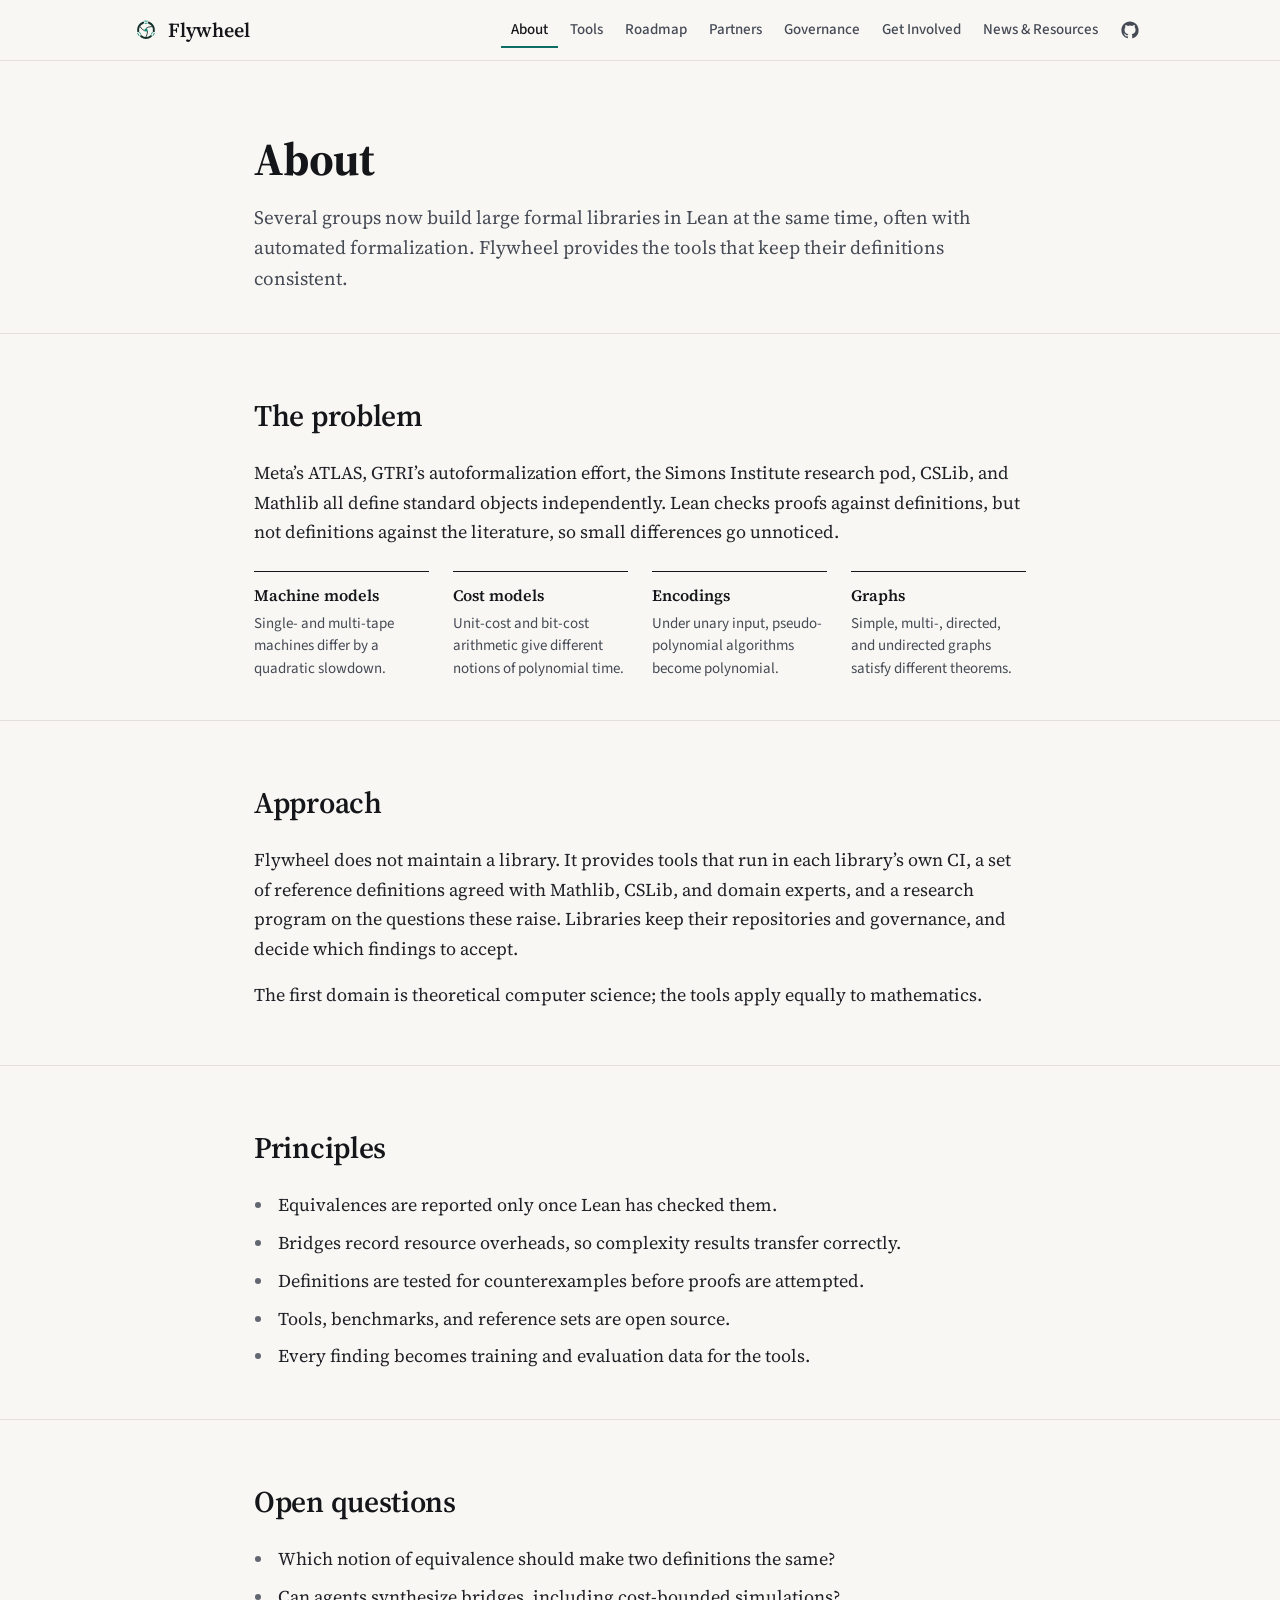
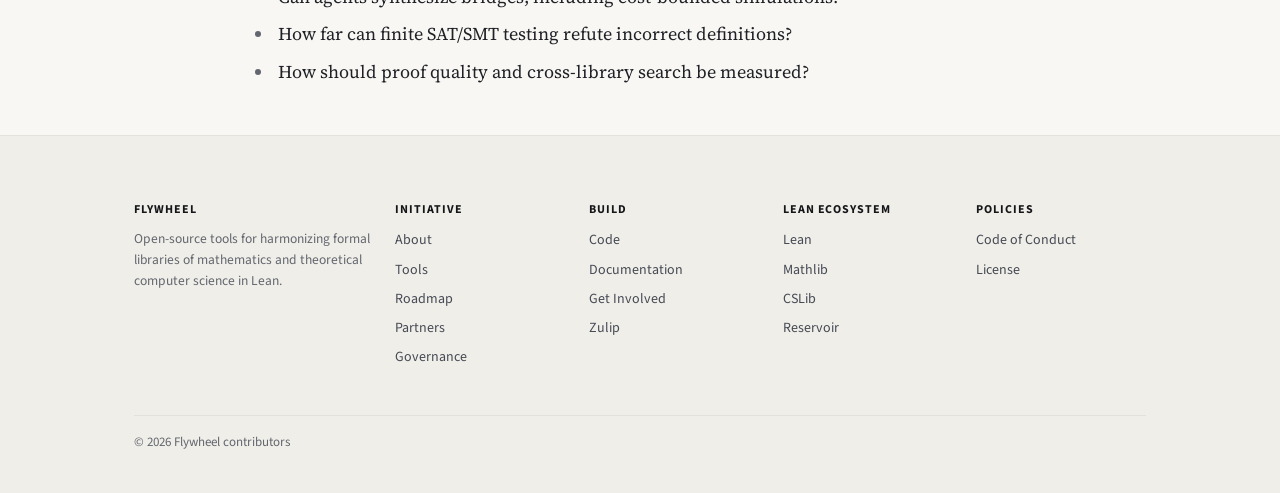
==== commit b27494f3: "Rebuild Flywheel site around harmonization tools" ====
--- a/about.html
+++ b/about.html
@@ -5,77 +5,85 @@
   <meta charset="utf-8">
   <meta name="viewport" content="width=device-width, initial-scale=1">
   <title>About | Flywheel</title>
-  <meta name="description" content="Flywheel builds open AI-for-math tooling for Lean, and uses it to grow one unified, formally verified library of computer science.">
+  <meta name="description" content="Flywheel is an open-source toolchain that helps formal libraries of mathematics and theoretical computer science in Lean agree with each other.">
   <meta property="og:type" content="website">
   <meta property="og:title" content="About | Flywheel">
-  <meta property="og:description" content="Flywheel builds open AI-for-math tooling for Lean, and uses it to grow one unified, formally verified library of computer science.">
-  <meta property="og:image" content="https://example.github.io/flywheel/static/flywheel.svg"><!-- TBD: real URL -->
+  <meta property="og:description" content="Flywheel is an open-source toolchain that helps formal libraries of mathematics and theoretical computer science in Lean agree with each other.">
+  <meta property="og:image" content="https://example.github.io/flywheel/static/logo.svg"><!-- TBD: real URL; social previews need a PNG -->
   <meta name="twitter:card" content="summary_large_image">
   <link rel="icon" href="static/favicon.svg" type="image/svg+xml">
   <link rel="preconnect" href="https://fonts.googleapis.com">
   <link rel="preconnect" href="https://fonts.gstatic.com" crossorigin>
-  <link href="https://fonts.googleapis.com/css2?family=Inter:wght@400;500;600;700;800&family=Source+Serif+4:ital,opsz,wght@0,8..60,400..700;1,8..60,400&family=JetBrains+Mono:wght@400;500&display=swap" rel="stylesheet">
-  <link rel="stylesheet" href="style.css">
+  <link href="https://fonts.googleapis.com/css2?family=Source+Sans+3:wght@400;600;700&family=Source+Serif+4:ital,opsz,wght@0,8..60,400..700;1,8..60,400&family=Source+Code+Pro:wght@400;500&display=swap" rel="stylesheet">
+  <link rel="stylesheet" href="style.css?v=41f234de">
   <noscript><style>.reveal{opacity:1;transform:none}.steps .ctl{display:none}</style></noscript>
 </head>
 <body>
 
-<!-- Shared header: generated, keep identical across pages. -->
+<!-- Shared header: keep identical across pages. -->
 <div class="site-header">
   <div class="wide">
-    <a class="mark" href="index.html"><img src="static/favicon.svg" alt="" width="24" height="24">Flywheel</a>
-    <nav class="site-nav" aria-label="Site"><a href="about.html" aria-current="page">About</a><a href="contributing.html">Get Involved</a><a href="roadmap.html">Roadmap</a><a href="governance.html">Governance</a><a href="partners.html">Partners</a><a href="resources.html">News &amp; Resources</a><a class="gh" href="#" aria-label="GitHub"><svg viewBox="0 0 24 24" fill="currentColor" aria-hidden="true"><path d="M12 .5C5.65.5.5 5.65.5 12a11.5 11.5 0 0 0 7.86 10.92c.58.1.79-.25.79-.56v-2c-3.2.7-3.87-1.37-3.87-1.37-.52-1.33-1.28-1.69-1.28-1.69-1.05-.72.08-.7.08-.7 1.16.08 1.77 1.19 1.77 1.19 1.03 1.77 2.7 1.26 3.36.96.1-.75.4-1.26.73-1.55-2.55-.29-5.24-1.28-5.24-5.69 0-1.26.45-2.29 1.19-3.1-.12-.29-.52-1.46.11-3.05 0 0 .97-.31 3.17 1.18a11 11 0 0 1 5.77 0c2.2-1.49 3.17-1.18 3.17-1.18.63 1.59.23 2.76.11 3.05.74.81 1.19 1.84 1.19 3.1 0 4.42-2.69 5.39-5.25 5.68.41.36.78 1.06.78 2.14v3.17c0 .31.21.67.8.56A11.5 11.5 0 0 0 23.5 12C23.5 5.65 18.35.5 12 .5z"/></svg></a></nav>
+    <a class="mark" href="index.html"><img src="static/logo.svg" alt="" width="26" height="26">Flywheel</a>
+    <nav class="site-nav" aria-label="Site"><a href="about.html" aria-current="page">About</a> <a href="tools.html">Tools</a> <a href="roadmap.html">Roadmap</a> <a href="partners.html">Partners</a> <a href="governance.html">Governance</a> <a href="contributing.html">Get Involved</a> <a href="resources.html">News &amp; Resources</a> <a class="gh" href="#" aria-label="GitHub"><svg viewBox="0 0 24 24" width="18" height="18" fill="currentColor" aria-hidden="true"><path d="M12 .5C5.65.5.5 5.65.5 12a11.5 11.5 0 0 0 7.86 10.92c.58.1.79-.25.79-.56v-2c-3.2.7-3.87-1.37-3.87-1.37-.52-1.33-1.28-1.69-1.28-1.69-1.05-.72.08-.7.08-.7 1.16.08 1.77 1.19 1.77 1.19 1.03 1.77 2.7 1.26 3.36.96.1-.75.4-1.26.73-1.55-2.55-.29-5.24-1.28-5.24-5.69 0-1.26.45-2.29 1.19-3.1-.12-.29-.52-1.46.11-3.05 0 0 .97-.31 3.17 1.18a11 11 0 0 1 5.77 0c2.2-1.49 3.17-1.18 3.17-1.18.63 1.59.23 2.76.11 3.05.74.81 1.19 1.84 1.19 3.1 0 4.42-2.69 5.39-5.25 5.68.41.36.78 1.06.78 2.14v3.17c0 .31.21.67.8.56A11.5 11.5 0 0 0 23.5 12C23.5 5.65 18.35.5 12 .5z"/></svg></a></nav>
   </div>
 </div>
 
 <header class="page-head">
   <div class="wrap">
-    <p class="kicker">About</p>
-    <h1>AI tooling and a shared library, built together</h1>
-    <p class="lead">Flywheel is an open initiative to build AI-for-math tooling for Lean and use it to formalize computer science in a single, unified library.</p>
+    <h1>About</h1>
+    <p class="lead">Several groups now build large formal libraries in Lean at the same time, often with automated formalization. Flywheel provides the tools that keep their definitions consistent.</p>
   </div>
 </header>
 <section>
   <div class="wrap">
-    <h2>Why now</h2>
-    <p class="reveal">AI systems for theorem proving and autoformalization are improving quickly. Agents can now write and repair Lean proofs at a scale that was out of reach a few years ago. Computer science is a natural target for them: its objects are precise, its results matter for real software, and much of it has not been formalized yet.</p>
-    <p class="reveal">That work is currently split across many independent projects [TBD: examples]. Each has its own tooling, its own conventions, and its own partial library. The tools can&rsquo;t share what they learn, and the libraries can&rsquo;t build on each other.</p>
-    <ol class="issues reveal">
-      <li><b>Fragmented tooling</b>Agents, harnesses, and evaluation scripts are rebuilt by each project, and improvements don&rsquo;t carry over.</li>
-      <li><b>Fragmented libraries</b>Overlapping CS material is formalized several times with incompatible encodings.</li>
-      <li><b>No shared yardstick</b>Without common benchmarks, it&rsquo;s hard to tell which tools actually work on CS formalization.</li>
-      <li><b>No coordination point</b>There is no single place to see what exists, what is in progress, and where new work belongs.</li>
-    </ol>
+    <h2>The problem</h2>
+    <p>Meta&rsquo;s ATLAS, GTRI&rsquo;s autoformalization effort, the Simons Institute research pod, CSLib, and Mathlib all define standard objects independently. Lean checks proofs against definitions, but not definitions against the literature, so small differences go unnoticed.</p>
+    <div class="examples">
+      <div><b>Machine models</b> <span>Single- and multi-tape machines differ by a quadratic slowdown.</span></div>
+      <div><b>Cost models</b> <span>Unit-cost and bit-cost arithmetic give different notions of polynomial time.</span></div>
+      <div><b>Encodings</b> <span>Under unary input, pseudo-polynomial algorithms become polynomial.</span></div>
+      <div><b>Graphs</b> <span>Simple, multi-, directed, and undirected graphs satisfy different theorems.</span></div>
+    </div>
+  </div>
+</section>
+<section>
+  <div class="wrap">
+    <h2>Approach</h2>
+    <p>Flywheel does not maintain a library. It provides tools that run in each library&rsquo;s own CI, a set of reference definitions agreed with Mathlib, CSLib, and domain experts, and a research program on the questions these raise. Libraries keep their repositories and governance, and decide which findings to accept.</p>
+    <p>The first domain is theoretical computer science; the tools apply equally to mathematics.</p>
+  </div>
+</section>
+<section>
+  <div class="wrap">
+    <h2>Principles</h2>
+    <ul class="plain">
+      <li>Equivalences are reported only once Lean has checked them.</li>
+      <li>Bridges record resource overheads, so complexity results transfer correctly.</li>
+      <li>Definitions are tested for counterexamples before proofs are attempted.</li>
+      <li>Tools, benchmarks, and reference sets are open source.</li>
+      <li>Every finding becomes training and evaluation data for the tools.</li>
+    </ul>
+  </div>
+</section>
+<section>
+  <div class="wrap">
+    <h2>Open questions</h2>
+    <ul class="plain">
+      <li>Which notion of equivalence should make two definitions the same?</li>
+      <li>Can agents synthesize bridges, including cost-bounded simulations?</li>
+      <li>How far can finite SAT/SMT testing refute incorrect definitions?</li>
+      <li>How should proof quality and cross-library search be measured?</li>
+    </ul>
   </div>
 </section>
 
-<section>
-  <div class="wrap">
-    <h2>What this enables</h2>
-    <div class="pairs reveal">
-      <div class="pair"><span class="h">For AI4Math researchers</span><p>Open tooling, a large consistent library, and shared benchmarks to train, evaluate, and compare systems on.</p><div class="ans"><b>Result:</b> faster, measurable progress on autoformalization.</div></div>
-      <div class="pair"><span class="h">For CS formalization projects</span><p>Automation that does the routine work, and a common core to build on instead of reinventing foundations.</p><div class="ans"><b>Result:</b> more coverage with less duplicated effort.</div></div>
-      <div class="pair"><span class="h">For researchers and students</span><p>Verified definitions and theorems across CS that they can cite, reuse, and extend.</p><div class="ans"><b>Result:</b> trustworthy building blocks for new work.</div></div>
-      <div class="pair"><span class="h">For verified software</span><p>Proven algorithms and semantics that code-level verification can rely on.</p><div class="ans"><b>Result:</b> a stronger link between theory and real systems.</div></div>
-    </div>
-  </div>
-</section>
-
-<section>
-  <div class="wrap">
-    <h2>Open by design</h2>
-    <p class="reveal">Flywheel is open source: tools, models where possible, library, benchmarks, and data. It is built to complement the existing Lean ecosystem, including Mathlib and CSLib, not to compete with it. [TBD: how Flywheel relates to and upstreams into existing libraries.]</p>
-    <div class="callout reveal"><span class="h">The aim</span>Make formalizing computer science fast enough that one shared, complete library becomes realistic, and make sure every project that contributes benefits from it.</div>
-  </div>
-</section>
-
-<!-- Shared footer: generated, keep identical across pages. -->
+<!-- Shared footer: keep identical across pages. -->
 <footer class="site-footer">
   <div class="wide">
     <div class="cols">
-      <div class="about"><h4>Flywheel</h4><p>Open AI-for-math tooling for Lean, and the unified library of computer science it builds.</p></div>
-      <div><h4>Initiative</h4><ul><li><a href="about.html">About</a></li><li><a href="roadmap.html">Roadmap</a></li><li><a href="governance.html">Governance</a></li><li><a href="partners.html">Partners</a></li></ul></div>
-      <div><h4>Build</h4><ul><li><a href="#">Code</a></li><li><a href="#">Documentation</a></li><li><a href="contributing.html">Contributing</a></li><li><a href="#">Zulip</a></li></ul></div>
+      <div class="about"><h4>Flywheel</h4><p>Open-source tools for harmonizing formal libraries of mathematics and theoretical computer science in Lean.</p></div>
+      <div><h4>Initiative</h4><ul><li><a href="about.html">About</a></li><li><a href="tools.html">Tools</a></li><li><a href="roadmap.html">Roadmap</a></li><li><a href="partners.html">Partners</a></li><li><a href="governance.html">Governance</a></li></ul></div>
+      <div><h4>Build</h4><ul><li><a href="#">Code</a></li><li><a href="#">Documentation</a></li><li><a href="contributing.html">Get Involved</a></li><li><a href="#">Zulip</a></li></ul></div>
       <div><h4>Lean ecosystem</h4><ul><li><a href="https://lean-lang.org/">Lean</a></li><li><a href="https://leanprover-community.github.io/">Mathlib</a></li><li><a href="https://www.cslib.io/">CSLib</a></li><li><a href="https://reservoir.lean-lang.org/">Reservoir</a></li></ul></div>
       <div><h4>Policies</h4><ul><li><a href="#">Code of Conduct</a></li><li><a href="#">License</a></li></ul></div>
     </div>
@@ -84,6 +92,6 @@
 </footer>
 
 <div id="tip" role="tooltip" aria-hidden="true"></div>
-<script src="app.js" defer></script>
+<script src="app.js?v=2a6e9ba6" defer></script>
 </body>
 </html>
--- a/style.css
+++ b/style.css
@@ -1,4 +1,4 @@
-/* Project page template. One spacing scale, one type scale, one accent; eyebrows and captions each share one rule. */
+/* Flywheel site. One spacing scale, one type scale, one accent; eyebrows and captions each share one rule. */
 :root {
   --paper: #f8f7f3; --surface: #fffefb; --surface-2: #f0eee8;
   --ink: #15161a; --body: #1f2127; --ink-2: #454a55; --muted: #62666f; --faint: #9a9ea6;
@@ -6,8 +6,8 @@
   --accent: #0f6e63; --accent-ink: #0b5a51; --accent-soft: rgba(15, 110, 99, .09);
   --c1: #737373; --c2: #2a78d6; --c3: #e08a1e; /* series colors */
   --serif: "Source Serif 4", Charter, Georgia, serif;
-  --sans: "Inter", -apple-system, BlinkMacSystemFont, "Segoe UI", Helvetica, Arial, sans-serif;
-  --mono: "JetBrains Mono", ui-monospace, Menlo, Consolas, monospace;
+  --sans: "Source Sans 3", -apple-system, BlinkMacSystemFont, "Segoe UI", Helvetica, Arial, sans-serif;
+  --mono: "Source Code Pro", ui-monospace, Menlo, Consolas, monospace;
   --text-w: 820px; --wide-w: 1060px; --hero-w: 900px;
   --s1: 8px; --s2: 16px; --s3: 24px; --s4: 40px; --s5: 64px; --s6: 96px;
   --cap-gap: 12px; --card-pad: 18px 20px; --r-card: 14px; --r-panel: 18px;
@@ -391,17 +391,15 @@
 .page-head .lead { margin: 0; max-width: 760px; color: var(--ink-2); }
 
 /* home feature grid */
-.features { display: grid; grid-template-columns: repeat(4, 1fr); gap: var(--s2); }
+.features { display: grid; grid-template-columns: repeat(auto-fit, minmax(170px, 1fr)); gap: var(--s2); }
 .feature { background: var(--surface); border: 1px solid var(--rule); border-radius: var(--r-card); padding: var(--card-pad); }
 .feature .ic { display: inline-flex; width: 36px; height: 36px; border-radius: 10px; align-items: center; justify-content: center; background: var(--accent-soft); color: var(--accent-ink); margin-bottom: 12px; }
 .feature .ic svg { width: 19px; height: 19px; }
 .feature b { display: block; font-family: var(--serif); font-size: 18px; line-height: 1.3; margin-bottom: 6px; }
 .feature p { margin: 0; font-family: var(--sans); font-size: 14.5px; line-height: 1.55; color: var(--ink-2); }
-@media (max-width: 960px) { .features { grid-template-columns: 1fr 1fr; } }
-@media (max-width: 560px) { .features { grid-template-columns: 1fr; } }
 
 /* partner logo slots */
-.partners { display: grid; grid-template-columns: repeat(auto-fill, minmax(170px, 1fr)); gap: var(--s2); margin-top: var(--s3); }
+.partners { display: grid; grid-template-columns: repeat(auto-fit, minmax(150px, 1fr)); gap: var(--s2); margin-top: var(--s3); }
 .partners .slot { display: flex; align-items: center; justify-content: center; height: 84px; border: 1px dashed var(--rule); border-radius: var(--r-card); font-family: var(--sans); font-size: 13px; color: var(--faint); background: var(--surface); }
 .partners img { max-height: 44px; max-width: 80%; }
 
@@ -432,3 +430,140 @@
 .site-footer .legal { margin-top: var(--s4); padding-top: var(--s2); border-top: 1px solid var(--rule); color: var(--muted); font-size: 13px; }
 @media (max-width: 860px) { .site-footer .cols { grid-template-columns: 1fr 1fr; } .site-footer .about { grid-column: 1 / -1; } }
 .site-footer { text-align: left; }
+
+/* roadmap phases */
+.phases { display: grid; grid-template-columns: repeat(4, 1fr); gap: var(--s2); margin: var(--s3) 0 0; }
+.phase { background: var(--surface); border: 1px solid var(--rule); border-radius: var(--r-card); padding: var(--card-pad); }
+.phase.now { border: 2px solid var(--accent); background: var(--accent-soft); }
+.phase b { display: block; font-family: var(--serif); font-size: 20px; }
+.phase .when { display: block; font-family: var(--sans); font-size: 13.5px; color: var(--muted); padding-bottom: 10px; margin-bottom: 10px; border-bottom: 1px solid var(--rule-soft); }
+.phase .now-tag { display: inline-block; font-family: var(--sans); font-size: 10.5px; font-weight: 700; letter-spacing: .08em; text-transform: uppercase; color: var(--accent-ink); margin-bottom: 4px; }
+.phase ul { list-style: none; margin: 0; padding: 0; font-family: var(--sans); font-size: 14.5px; line-height: 1.45; color: var(--ink-2); }
+.phase li { margin: 0 0 8px; }
+.phase { display: flex; flex-direction: column; }
+.phase ul { flex: 1; }
+.phase .gate { margin-top: 10px; padding-top: 10px; border-top: 1px dashed var(--rule); font-family: var(--sans); font-size: 13px; color: var(--muted); }
+.phase .gate b { display: inline; font-family: var(--sans); font-size: 13px; color: var(--ink); }
+@media (max-width: 860px) { .phases { grid-template-columns: 1fr 1fr; } }
+@media (max-width: 560px) { .phases { grid-template-columns: 1fr; } }
+/* tool detail blocks */
+.tool { padding: var(--s3) 0; border-top: 1px solid var(--rule-soft); }
+.tool:first-of-type { border-top: 0; padding-top: 0; }
+.tool h3 { margin: 0 0 var(--s1); display: flex; align-items: baseline; gap: 10px; }
+.tool h3 .n { font-family: var(--mono); font-size: 13px; color: var(--accent-ink); }
+.people .person a { color: inherit; border: 0; }
+
+
+/* ===== editorial revision: typography first, hairline rules instead of cards, no decorative effects ===== */
+header::before { display: none; }
+.reveal { opacity: 1 !important; transform: none !important; transition: none !important; }
+body { font-weight: 400; }
+h1 { letter-spacing: -.005em; }
+h2 { font-size: clamp(24px, 2.6vw, 30px); font-weight: 600; }
+h3 { font-weight: 600; }
+.lead { font-size: 19px; }
+section { padding: var(--s5) 0 var(--s4); }
+header + section, section + section { border-top: 1px solid var(--rule); }
+
+/* hero: logo mark beside the title, rule below */
+.hero { padding: var(--s5) 0 var(--s4); }
+.hero .hero-row { display: grid; grid-template-columns: 132px minmax(0, 1fr); gap: var(--s4); align-items: start; }
+.hero .hero-mark { width: 132px; height: 132px; margin-top: 6px; }
+.hero h1 { margin: 0 0 var(--s2); font-size: clamp(30px, 3.8vw, 42px); }
+.hero h1 .brand { color: var(--ink); }
+@media (max-width: 720px) { .hero .hero-row { grid-template-columns: 1fr; gap: var(--s2); } .hero .hero-mark { width: 72px; height: 72px; } }
+
+/* buttons: plain rectangles */
+.btn { border-radius: 3px; padding: 8px 16px; font-size: 15px; transition: none; }
+.btn:hover { transform: none; }
+.btn.soon { border-color: var(--rule); }
+.btn .tag { background: none; padding: 0; border-radius: 0; text-transform: none; letter-spacing: 0; font-weight: 400; font-style: italic; font-size: 13px; color: var(--faint); }
+
+/* header nav: underline for the current page */
+.site-header { background: var(--paper); backdrop-filter: none; -webkit-backdrop-filter: none; }
+.site-header .mark { font-weight: 600; }
+.site-nav a { border-radius: 0; padding: 6px 10px; font-size: 15px; }
+.site-nav a:hover { background: none; color: var(--ink); text-decoration: underline; text-underline-offset: 5px; }
+.site-nav a[aria-current="page"] { background: none; color: var(--ink); box-shadow: inset 0 -2px 0 var(--accent); }
+
+/* cards become ruled blocks */
+.feature, .tile, .pair, .issues li, .phase, .node, .finding, .rung, .mode, .person {
+  background: none; border: 0; border-top: 1px solid var(--ink); border-radius: 0; box-shadow: none; padding: 12px 0 0; }
+.phase.now { border: 0; border-top: 3px solid var(--accent); background: none; padding-top: 10px; }
+.features, .tiles, .pairs, .issues, .phases, .people { column-gap: var(--s3); row-gap: var(--s3); }
+.feature b { font-size: 18px; font-weight: 600; }
+.feature p, .tile, .pair p, .issues li { font-size: 16px; }
+.pair p { padding: 6px 0 0; }
+.pair .h, .tile .h, .issues li b { color: var(--ink); font-family: var(--serif); font-size: 17px; font-weight: 600; letter-spacing: 0; text-transform: none; padding: 0; margin-bottom: 6px; display: block; }
+.issues li::before { font-family: var(--mono); font-size: 12px; font-weight: 400; letter-spacing: 0; color: var(--muted); }
+.issues li b { font-family: var(--serif); }
+.callout { background: none; border-left: 2px solid var(--ink); border-radius: 0; padding: 4px 0 4px 18px; }
+.tablewrap { border: 0; border-radius: 0; background: none; border-top: 1px solid var(--ink); border-bottom: 1px solid var(--ink); }
+thead th { font-family: var(--sans); font-size: 13px; letter-spacing: 0; text-transform: none; font-weight: 600; color: var(--ink); background: none; }
+.person { align-items: flex-start; }
+.person .av { width: 40px; height: 40px; border-radius: 2px; font-size: 13px; }
+.flow .node.accent { background: none; border-top-color: var(--accent); }
+
+/* figure: full width, stage list underneath */
+.pipe { background: none; border: 0; border-radius: 0; box-shadow: none; padding: 0; }
+.pipe.stack { grid-template-columns: minmax(0, 1fr); gap: var(--s3); }
+.pipe.stack .steps { display: grid; grid-template-columns: repeat(4, 1fr); gap: 4px var(--s3); }
+.pipe.stack .steps .ctl { grid-column: 1 / -1; }
+.walk { border-radius: 0; border: 1px solid var(--rule); }
+.walk-inner { position: relative; }
+.walk svg { display: block; width: 100%; height: auto; }
+.walk .spot { border-radius: 4px; box-shadow: 0 0 0 200vmax rgba(248, 247, 243, .4); }
+.steps li { border-radius: 0; border-left: 2px solid transparent; }
+.steps li.on { background: none; border-left-color: var(--accent); }
+.steps .ctl button { border-radius: 3px; }
+@media (max-width: 860px) { .walk { overflow-x: auto; } .walk-inner { min-width: 760px; } .pipe.stack .steps { grid-template-columns: 1fr; } }
+.issues { grid-template-columns: 1fr 1fr; }
+@media (max-width: 640px) { .issues { grid-template-columns: 1fr; } }
+.issues li:nth-child(n) { grid-column: auto; }
+
+/* ===== figures and compact content ===== */
+.fig { margin: 0; }
+.fig-scroll { border: 1px solid var(--rule); background: #fff; }
+.fig-scroll svg { display: block; width: 100%; height: auto; }
+.fig figcaption { max-width: 760px; font-size: 15px; color: var(--ink-2); margin-top: 12px; }
+.fig figcaption b { color: var(--ink); }
+.fig.fig-narrow { margin: var(--s2) 0 var(--s3); }
+.fig-section { padding-top: var(--s4); }
+@media (max-width: 760px) { .fig-scroll { overflow-x: auto; } .fig-scroll svg { min-width: 720px; } }
+.more { font-family: var(--sans); font-size: 15px; margin: var(--s3) 0 0; color: var(--muted); }
+.examples { display: grid; grid-template-columns: repeat(4, 1fr); gap: var(--s3); margin-top: var(--s3); }
+.examples div { border-top: 1px solid var(--ink); padding-top: 10px; }
+.examples b { display: block; font-family: var(--serif); font-weight: 600; font-size: 16px; color: var(--ink); margin-bottom: 4px; }
+.examples span { display: block; font-family: var(--sans); font-size: 15px; line-height: 1.5; color: var(--ink-2); }
+@media (max-width: 860px) { .examples { grid-template-columns: 1fr 1fr; } }
+@media (max-width: 520px) { .examples { grid-template-columns: 1fr; } }
+ul.plain { margin: 0; padding-left: 1.1em; }
+ul.plain li { margin: 0 0 8px; padding-left: 4px; }
+ul.plain li::marker { color: var(--muted); }
+section .wrap > h2:only-child { margin-bottom: 0; }
+
+/* ===== home sections, timeline, team ===== */
+.split-head { display: grid; grid-template-columns: minmax(0, 1fr) minmax(0, 2fr); gap: var(--s4); align-items: start; margin-bottom: var(--s3); }
+.split-head h2 { margin: 0; }
+.split-head p { margin: 0; font-size: 17px; color: var(--ink-2); }
+@media (max-width: 760px) { .split-head { grid-template-columns: 1fr; gap: var(--s1); } }
+.fig figcaption { font-family: var(--sans); font-size: 14.5px; color: var(--muted); }
+.timeline { list-style: none; margin: 0; padding: 0; display: grid; grid-template-columns: repeat(4, 1fr); gap: var(--s3); counter-reset: ph; }
+.timeline li { border-top: 3px solid var(--rule); padding-top: 12px; position: relative; }
+.timeline li::before { content: ""; position: absolute; top: -8px; left: 0; width: 13px; height: 13px; border-radius: 50%; background: var(--paper); border: 3px solid var(--rule); }
+.timeline li.now { border-top-color: var(--accent); }
+.timeline li.now::before { border-color: var(--accent); background: var(--accent); }
+.timeline b { display: block; font-family: var(--serif); font-size: 18px; font-weight: 600; margin-top: 8px; }
+.timeline span { display: block; font-family: var(--sans); font-size: 14px; color: var(--muted); }
+.timeline p { font-family: var(--sans); font-size: 15px; color: var(--ink-2); margin: 6px 0 0; }
+@media (max-width: 760px) { .timeline { grid-template-columns: 1fr 1fr; } }
+.team { display: grid; grid-template-columns: repeat(auto-fill, minmax(200px, 240px)); gap: var(--s3); margin-top: var(--s3); }
+.member { display: block; color: var(--ink); border: 0; }
+.member img { display: block; width: 100%; height: auto; aspect-ratio: 1; object-fit: cover; filter: grayscale(15%); border: 1px solid var(--rule); }
+.member:hover img { filter: none; }
+.member b { display: block; font-family: var(--serif); font-size: 18px; font-weight: 600; margin-top: 10px; }
+.member span { display: block; font-family: var(--sans); font-size: 14.5px; line-height: 1.45; color: var(--muted); margin-top: 2px; }
+.member:hover b { color: var(--accent-ink); text-decoration: underline; text-underline-offset: 3px; }
+.team:has(.member.small) { grid-template-columns: repeat(auto-fill, minmax(150px, 180px)); }
+.member.small b { font-size: 16.5px; }
+.member.small span { font-size: 14px; }
